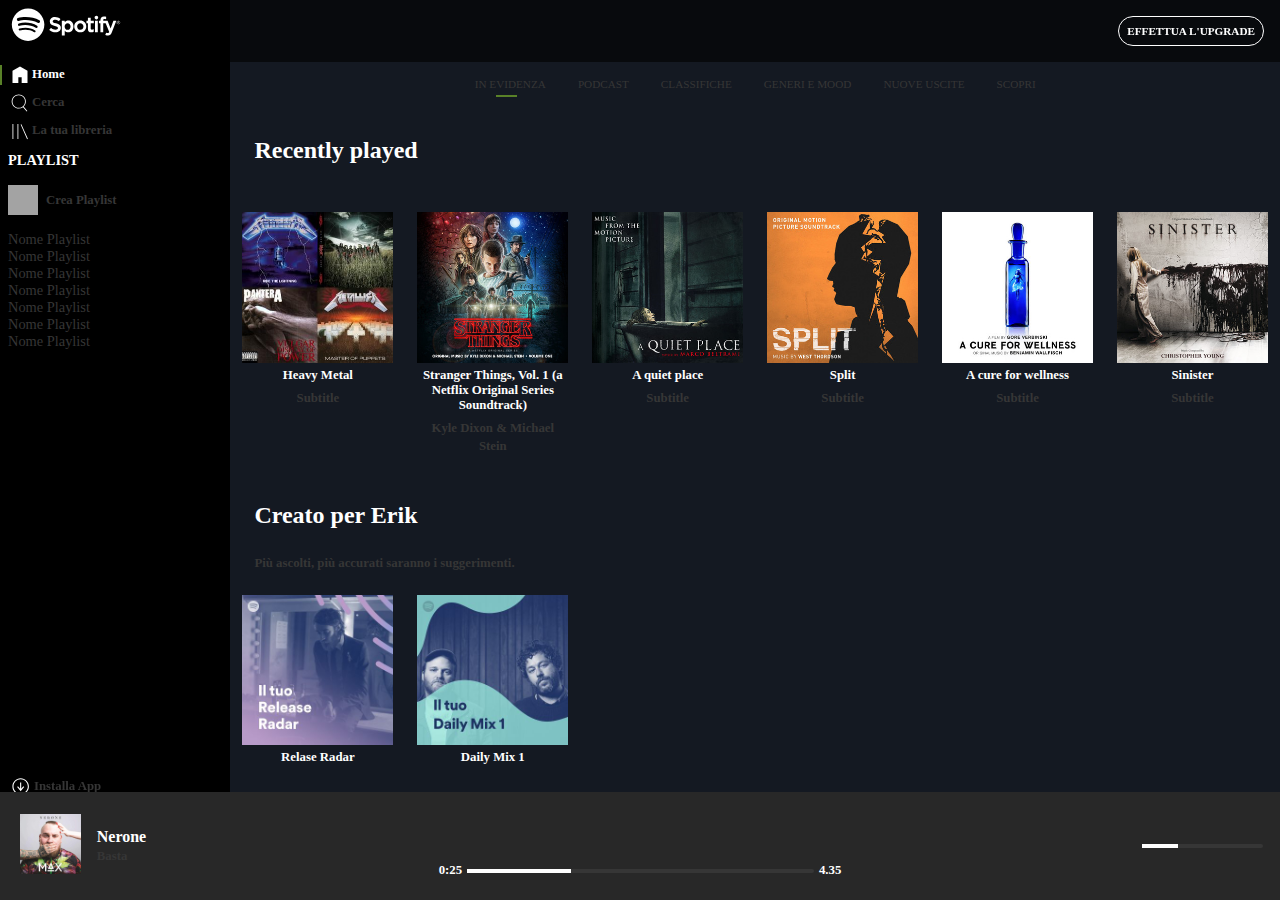
==== bonus/index.html @ 08211036 "add bonus" ====
<!DOCTYPE html>
<html lang="en">
<head>
    <meta charset="UTF-8">
    <meta http-equiv="X-UA-Compatible" content="IE=edge">
    <link rel="stylesheet" href="https://cdnjs.cloudflare.com/ajax/libs/font-awesome/6.1.1/css/all.min.css" integrity="sha512-KfkfwYDsLkIlwQp6LFnl8zNdLGxu9YAA1QvwINks4PhcElQSvqcyVLLD9aMhXd13uQjoXtEKNosOWaZqXgel0g==" crossorigin="anonymous" referrerpolicy="no-referrer">
    <meta name="viewport" content="width=device-width, initial-scale=1.0">
    <link rel="stylesheet" href="css/style.css">
    <title>Spotify Web</title>
</head>
<body>
    <section class="container">

        <main>
            <section class="main-container flex">

                
                <div class="sidebar flex column-dir">
                    <div class="sidebar-logo">
                        <div class="logo-spot text-block flex column-dir">
                            <img src="img/logo.svg" alt="logo">
                        </div>
                        <div class="logo-none disp-no">
                            <img src="img/logo-small.svg" alt="logo small">
                        </div>
                    </div>
                
                    <div class="sidebar-center">
                        <ul class="flex column-dir">
                            <li class="flex items-center bord-green">
                                <div class="icon-logo">
                                    <img class="image-block" src="img/home.svg" alt="home">
                                </div>
                                <div class="text-block">
                                    <span class="col-white">Home</span>
                                </div>
                            </li>

                            <li class="flex items-center bord-green-hov">
                                <div class="icon-logo">
                                    <img class="image-block" src="img/search.svg" alt="search">
                                </div>
                                <div class="text-block">
                                    <span>Cerca</span>
                                </div>
                            </li>

                            <li class="flex items-center bord-green-hov">
                                <div class="icon-logo">
                                    <img class="image-block" src="img/libreria.svg" alt="libreria">
                                </div>
                                <div class="text-block">
                                    <span>La tua libreria</span>
                                </div>  
                            </li>
                        </ul>
                    </div>

                    <div class="sidebar-playlist flex column-dir">

                        <h2 class="text-block col-white">PLAYLIST</h2>
                        

                        <div class="add-playlist flex items-center text-block">
                            <div class="square">
                                <i class="fa-solid fa-plus"></i>
                            </div>
                            <span>Crea Playlist</span>
                        </div>


                        <ul class="flex column-dir">
                            <li class="text-block">Nome Playlist</li>
                            <li class="text-block">Nome Playlist</li>
                            <li class="text-block">Nome Playlist</li>
                            <li class="text-block">Nome Playlist</li>
                            <li class="text-block">Nome Playlist</li>
                            <li class="text-block">Nome Playlist</li>
                            <li class="text-block">Nome Playlist</li>
                        </ul>
                    </div>

                    <div class="sidebar-bottom text-block flex column-dir">

                        <section class="flex bord-bot">
                            <div class="icon-logo2">
                                <img src="img/download.svg" alt="">
                            </div>
                            <div>
                                <span>Installa App</span>
                            </div>
                        </section>

                        <section class="flex text-bott">
                            <div class="icon-logo3">
                                <img src="img/1649087061240.svg" alt="profile">
                            </div>
                            <div class="col-white">
                                <h3>Erik</h3>
                            </div>
                        </section>
                    </div>

                </div>


                <div class="content">

                    <nav class="nav-section flex">
                        <span class="btn-black radius">EFFETTUA L'UPGRADE</span>
                    </nav>

                    <div class="main-content">
                        <div class="side-content">
                            <ul class="flex">
                                <li>
                                    <a href="#">IN EVIDENZA</a>
                                    <div class="border3"></div>
                                </li>
                                <li>
                                    <a href="#">PODCAST</a>
                                    <div class="border4"></div>
                                </li>
                                <li>
                                    <a href="#">CLASSIFICHE</a>
                                    <div class="border4"></div>
                                </li>
                                <li>
                                    <a href="#">GENERI E MOOD</a>
                                    <div class="border4"></div>
                                </li>
                                <li>
                                    <a href="#">NUOVE USCITE</a>
                                    <div class="border4"></div>
                                </li>
                                <li>
                                    <a href="#">SCOPRI</a>
                                    <div class="border4"></div>
                                </li>
                            </ul>
                        </div>

                        <div class="box-content">
                            <h2>Recently played</h2>
                            <div class="cards flex">
                                <div class="card text-center">
                                    <div class="img-card">  
                                        <i class="fa-regular fa-circle-play fa-2x disp-no"></i>
                                        <img src="img/metal_lifting.jpg" alt="metal">
                                    </div>
                                    <h3>Heavy Metal</h3>
                                    <span>Subtitle</span>
                                </div>
                                <div class="card text-center">
                                    <div class="img-card">   
                                        <i class="fa-regular fa-circle-play fa-2x disp-no"></i> 
                                        <img src="img/stranger.jpeg" alt="stranger">
                                    </div>
                                    <h3>Stranger Things, Vol. 1 (a Netflix Original Series Soundtrack)</h3>
                                    <span>Kyle Dixon & Michael Stein</span>
                                </div>
                                <div class="card text-center">
                                    <div class="img-card">  
                                        <i class="fa-regular fa-circle-play fa-2x disp-no"></i>
                                        <img src="img/aquietplace.jpeg" alt="quietplace">
                                    </div>
                                    <h3>A quiet place</h3>
                                    <span>Subtitle</span>
                                </div>
                                <div class="card text-center">
                                    <div class="img-card">  
                                        <i class="fa-regular fa-circle-play fa-2x disp-no"></i>
                                        <img src="img/split.jpeg" alt="split">
                                    </div>
                                    <h3>Split</h3>
                                    <span>Subtitle</span>
                                </div>
                                <div class="card text-center">
                                    <div class="img-card">  
                                        <i class="fa-regular fa-circle-play fa-2x disp-no"></i>
                                        <img src="img/cure.jpeg" alt="cure">
                                    </div>
                                    <h3>A cure for wellness</h3>
                                    <span>Subtitle</span>
                                </div>
                                <div class="card text-center">
                                    <div class="img-card">  
                                        <i class="fa-regular fa-circle-play fa-2x disp-no"></i>
                                        <img src="img/sinister.jpeg" alt="metal">
                                    </div>
                                    <h3>Sinister</h3>
                                    <span>Subtitle</span>
                                </div>
                            </div>
                        </div>

                        <div class="box-content">
                            <h2>Creato per Erik</h2>
                            <span class="padd-spna">Più ascolti, più accurati saranno i suggerimenti.</span>
                            <div class="cards flex">
                                <div class="card text-center">
                                    <div class="img-card">  
                                        <i class="fa-regular fa-circle-play fa-2x disp-no"></i>
                                        <img src="img/radar.jpeg" alt="relase">
                                    </div>
                                    <h3>Relase Radar</h3>
                                </div>
                                <div class="card text-center">
                                    <div class="img-card">  
                                        <i class="fa-regular fa-circle-play fa-2x disp-no"></i>
                                        <img src="img/mixdaily.jpeg" alt="mix">
                                    </div>
                                    <h3>Daily Mix 1</h3>
                                </div>
                            </div>
                        </div>

                        <div class="box-content">
                            <h2>Artisti più popolari</h2>
                            <span class="padd-spna">Più ascolti, più accurati saranno i suggerimenti.</span>
                            <div class="cards flex">
                                <div class="card text-center">
                                    <div class="img-card">  
                                        <i class="fa-regular fa-circle-play fa-2x disp-no"></i>
                                        <img class="bord-rad" src="img/youg.jpeg" alt="youg">
                                    </div>
                                    <h3>Youg</h3>
                                    <span>Subtitle</span>
                                </div>
                                <div class="card text-center">
                                    <div class="img-card">  
                                        <i class="fa-regular fa-circle-play fa-2x disp-no"></i>
                                        <img class="bord-rad" src="img/einaudi.jpeg" alt="einaudi">
                                    </div>
                                    <h3>Einaudi</h3>
                                    <span>Subtitle</span>
                                </div>
                            </div>
                        </div>
                    </div>
                </div>
            </section>
        </main>


        <footer>
            <section class="nav-footer flex">

                <div class="foot-top flex justy-cont-space">
                    <div class="box-footer flex">
                        <div class="image-footer">
                            <img src="img/FB_IMG_1495197518456.jpg" alt="Nerone-Basta">
                        </div>
                        <div class="text-footer">
                            <h4>Nerone</h4>
                            <span class="col-gray">Basta</span>
                        </div>                        
                    </div>

                    <div class="box-footer flex">
                        <i class="fa-regular fa-heart col-gray"></i>
                        <i class="fa-regular fa-folder col-gray"></i>
                    </div>
                </div>

                <div class="foot-center flex column-dir">
                    <div class="box-footer2 flex justy-cont">
                        <i class="fa-solid fa-shuffle py-6"></i>
                        <i class="fa-solid fa-backward-step py-6"></i>
                        <i class="fa-regular fa-circle-play fa-2x"></i>
                        <i class="fa-solid fa-forward-step py-6"></i>
                        <i class="fa-solid fa-rotate-right py-6"></i>
                    </div>

                    <div class="box-footer2 flex justy-cont basis items-center">
                        <span class="col-white">0:25</span>
                        <div class="border radius">
                            <div class="border-backcol">
                                <div class="ball-border disp-no"></div>
                            </div>
                        </div>
                        <span class="col-white">4.35</span>
                    </div>
                </div>

                <div class="foot-bottom flex">
                    <div class="box-footer3 flex items-center">
                        <i class="fa-solid fa-list col-white"></i>
                        <i class="fa-solid fa-desktop col-white"></i>
                        <i class="fa-solid fa-volume-high col-white"></i>
                        <div class="border2 radius">
                            <div class="border-backcol">
                                <div class="ball-border"></div>
                            </div>
                        </div>
                    </div>         
                </div>
            </section>
        </footer>
    </section>
</body>
</html>
---- bonus/css/style.css ----
*{
    margin: 0;
    padding: 0;
    box-sizing: border-box;
}

/*REGOLE COLORI*/

:root{
    --primary-color: rgba(20,25,34,255);
    --white-color: white;
    --black-color: black;
    --text-color-gray: rgba(54,54,54,255);
    --color-foot: #282828;
    --color-border: #598128;
    --color-button: #a3a3a3;
}

/*REGOLE COMUNI*/

.flex{
    display: flex;
}

.radius{
    border-radius: 25px;
}

.text-center{
    text-align: center;
}

.items-center{
    align-items: center;
}

.justy-cont{
    justify-content: center;
}

.justy-cont-space{
    justify-content: space-between;
}

.container{
    height: 100vh;
    max-width: 100%;
}

.col-white{
    color: var(--white-color);
}


.bord-green{
    border-left: 2px solid var(--color-border) !important;
}

.column-dir{
    flex-direction: column;
}

.disp-no{
    display: none;
}


/*REGOLE MAIN CONTENT*/

.main-container{
    height: 88vh;
    background-color: var(--black-color);
}


.main-container .content{
    width: 100%;
    background-color: var(--primary-color);
    overflow-y: scroll;
}

.main-container .content .nav-section{
    width: 100%;
    position: sticky;
    padding: 1rem;
    top: 0;
    justify-content: flex-end;
    background-color: rgba(0,0,0,0.6);
    z-index: 995;
}

.nav-section .btn-black{
    color: var(--white-color);
    border: 1px solid white;
    padding: 0.5rem;
    font-size: 0.7rem;
}

.side-content ul li{
    list-style: none;
    padding: 1rem;
    font-size: 0.7rem;
}

.side-content ul li .border3{
    width: 30%;
    height: 2px;
    position: relative;
    left: 30%;
    right: 30%;
    background-color: var(--color-border);
    margin-top: 5px;
}

.side-content ul li .border4{
    width: 50%;
    height: 2px;
    position: relative;
    left: 30%;
    right: 30%;
    margin-top: 5px;
}



.side-content ul{
    justify-content: center;
}

.side-content ul li a{
    text-decoration: none;
    color: var(--text-color-gray);
}


/*REGOLE BOX CONTENT*/

.box-content h2{
    color: var(--white-color);
    margin:1.5rem 1.5rem;
}

span{
    color: var(--text-color-gray);
    font-size: 0.8rem;
    font-weight: 700;
}

.box-content .cards{
    width: 100%;
}

.card{
    width: calc(100% / 6 - 1.5rem);
    margin: 1.5rem 0.75rem;
}

.card img{
    width: 100%;
    display: block;
}

.card .img-card i{
    position: absolute;
    top: 50%;
    left: 50%;
    transform: translate(-50%, -50%);
    color: var(--white-color);
    z-index: 1;
}

.card .img-card{
    position: relative;
    border-radius: 50%;
}

.card h3{
    margin: 0.3rem 0;
    font-size: 0.8rem;
    color: var(--white-color);
}

.bord-rad{
    width: 100%;
    object-fit: contain;
    border-radius: 50%;
}

.padd-spna{
    margin: 0 1.5rem;
}


/*REGOLE SIDEBAR*/

.main-container .sidebar{
    width: 18%;
    flex-shrink: 0;
    background-color: var(--black-color);
}

.sidebar-logo{
    padding-left: 0.7rem;
    margin-top: 0.5rem;
}

.icon-logo{
    width: 20px;
    height: 20px;
    margin-right: 2px;
    margin-left: 0;
}

.logo-none{
    width: 20px;
    height: 20px;
    margin-right: 2px;
    margin-left: 0;
}

.icon-logo2, .icon-logo3{
    width: 22px;
    height: 22px;
    margin-right: 4px;
    border-radius: 50%;
}

.icon-logo2 img, .icon-logo3 img{
    width: 100%;
}

.icon-logo3{
    background-color: var(--color-button);
}

.sidebar .logo-spot img{
    width: 50%;
    padding-bottom: 1rem;
}

.sidebar .icon-logo img{
    width: 100%;
    vertical-align: middle;
}

.sidebar-center li{
    padding-left: 0.5rem;
    margin-top: 0.5rem ;
    color: var(--text-color-gray);
    list-style: none;
    font-size: 0.7rem;
    font-weight: 800;
    border-left: 2px solid black;
}

.sidebar .square{
    height: 30px;
    width: 30px;
    margin-right: 0.5rem;
    background-color: var(--color-button);
    position: relative;
}

.sidebar .square i{
    position: absolute;
    top: 50%;
    left: 50%;
    transform: translate(-50%, -50%);
}

.sidebar-playlist{
    padding-left: 0.5rem;
    margin-top: 0.7rem;
    color: var(--text-color-gray);
    overflow: scroll;
}

.sidebar-playlist h2{
    font-size: 0.9rem;
    padding-bottom: 1rem;
}

.sidebar-playlist .add-playlist{
    padding-bottom: 1rem;
}

.sidebar-playlist ul{
    font-size: 0.9rem;
    padding-bottom: 1rem;
    list-style: none;
}

.sidebar-bottom{
    margin:0 1rem 1rem 0.5rem;
    position: fixed;
    z-index: 990;
    bottom: 0%;
    left: 0%;
    padding-bottom: 3rem;
    background-color: var(--black-color);
}

.sidebar-bottom .bord-bot{
    margin-top: 1.5rem ;
    list-style: none;
    font-weight: 800;
}

.sidebar-bottom .text-bott{
    padding: 0.5rem 0 0.5rem 0;
}


/*REGOLE FOOTER*/


.nav-footer{
    min-height: 12vh;
    background-color: var(--color-foot);
    position: fixed;
    bottom: 0;
    left: 0;
    width: 100%;
    z-index: 997;
    justify-content: space-between;
}


.foot-top, .foot-center, .foot-bottom{
    width: calc(100% / 3 - 1.5rem);
    margin: 0 0.75rem;
}

.box-footer{
    width: calc(100% / 3 - 0.5rem);
    margin: 0.25rem 0.5rem 0.25rem 0.5rem;
    align-items: center;
}

.box-footer .col-gray{
    color: var(--text-color-gray);
}

.box-footer i{
    align-self: center;
    padding-right: 0.5rem;
    color: var(--white-color);
}

.box-footer .text-footer{
    padding-left: 1rem;
}

.box-footer .text-footer h4{
    color: var(--white-color);
}

.box-footer3{
    width: 100%;
    margin: 0.25rem 0;
    justify-content: flex-end;
}

.foot-center{
    justify-content: space-around;
}

.box-footer2 i{
    color: var(--white-color);
    margin: 0 1rem;
}

.py-6{
    padding-top: 6px;
}

.box-footer .image-footer{
    min-width: 40px;
    min-height: 40px;
}

.box-footer .image-footer img{
    width: 100%;
    height: 100%;
}

.border{
    width: 90%;
    height: 4px;
    background-color: var(--text-color-gray);
    margin: 0 5px;
}

.border-backcol{
    width: 30%;
    height: 4px;
    background-color: var(--white-color);
    position: relative;
}

.border-backcol .ball-border{
    height: 12px;
    width: 12px;
    border-radius: 50%;
    position: absolute;
    right: 0;
    bottom: -4px;
}

.border2{
    width: 30%;
    height: 4px;
    background-color: var(--text-color-gray);
    margin: 0 5px;
}

.box-footer3 i{
    margin-right: 8px;
}


/*REGOLE HOVER*/

/*REGOLE HOVER SIDERBAR*/

.sidebar li:hover{
    color: var(--white-color);
}

.sidebar span:hover{
    color: var(--white-color);
}

.sidebar-playlist .square:hover{
    background-color: var(--white-color);
    color: var(--black-color);
}

.bord-green-hov:hover{
    border-left: 2px solid var(--color-border) !important;
}

/*REGOLE HOVER CONTENT*/

.btn-black:hover{
    opacity: 0.4;
}

.side-content li a:hover{
    color: var(--white-color);
}

.side-content li:hover .border4{
    background-color: var(--color-border);
}


/*REGOLE HOVER FOOTER*/

.border:hover .border-backcol{
    background-color: var(--color-border);
}

.border:hover .ball-border{
    background-color: var(--color-border);
    display: block;
}

.border2:hover .border-backcol{
    background-color: var(--color-border);
}

.border2:hover .ball-border{
    background-color: var(--color-border);
    display: block;
}

.foot-center .fa-circle-play:hover{
    transform: scale(1.3);
    color: var(--color-border);
}

.col-gray:hover{
    color: var(--white-color);
}

.img-card:hover img{
    position: relative;
    filter: opacity(50%);
}

.img-card:hover i{
    display: block;
    color: var(--white-color);
}




















































































                    /*INIZIO MEDIA QUERY*/

/*XS*/
@media screen and (min-width:300px) and (max-width:575px){
    .container{
        max-width: 575px;
    }

    .content{
        width: 100%;
    }

    .content .btn-black{
        justify-content: flex-end;
    }

    .side-content ul{
        flex-wrap: wrap;
    }

    .cards{
        flex-wrap: wrap;
    }

    .card{
        width: calc(100% / 2 - 1.5rem);
        margin: 1.5rem 0.75rem;
        display: flex;
        flex-direction: column;
    }

    .box-content .padd-spna{
        text-align: left;
        margin-left: 23px;
        display: block;
    }

    .main-container .sidebar{
        width: 10%;
    }

    .icon-logo, .logo-none{
        display: block;    
    }

    .text-block{
        display: none;
    }

    .foot-top, .foot-bottom{
        display: none;
    }

    .foot-center{
        width: 100%;
    }
}

/*S*/
@media screen and (min-width:576px) and (max-width:767px){
    .container{
        max-width: 767px;
    }

    
    .content .btn-black{
        justify-content: flex-end;
    }

    .main-container .sidebar{
        width: 18%;
    }

    .content{
        width: 82%;
    }

    .side-content ul{
        flex-wrap: wrap;
    }

    .cards{
        flex-wrap: wrap;
    }

    .card{
        width: calc(100% / 2 - 1.5rem);
        margin: 1.5rem 0.75rem;
        display: flex;
        flex-direction: column;
    }

    .logo-none{
        display: none;
    }

    .icon-logo{
        display: block;
    }

    .text-block{
        display: block;
    }

}

/*MD*/
@media screen and (min-width:768px) and (max-width:991px) {
    .container{
        max-width: 991px;
    }
    
    .content .btn-black{
        justify-content: flex-end;
    }

    .main-container .sidebar{
        width: 18%;
    }

    .content{
        width: 82%;
    }

    .side-content ul{
        flex-wrap: wrap;
    }

    .cards{
        flex-wrap: wrap;
    }

    .card{
        width: calc(100% / 4 - 1.5rem);
        margin: 1.5rem 0.75rem;
        display: flex;
        flex-direction: column;
    }

    .over-flo{
        overflow: scroll;
    }
    
}

/*lG*/
@media screen and (min-width:992px) and (max-width:1199px){
    
    .container{
        max-width: 1199px;
    }
    .content .btn-black{
        justify-content: flex-end;
    }

    .sidebar{
        width: 15%;
    }

    .main-container .sidebar{
        width: 18%;
    }

    .content{
        width: 82%;
    }

}
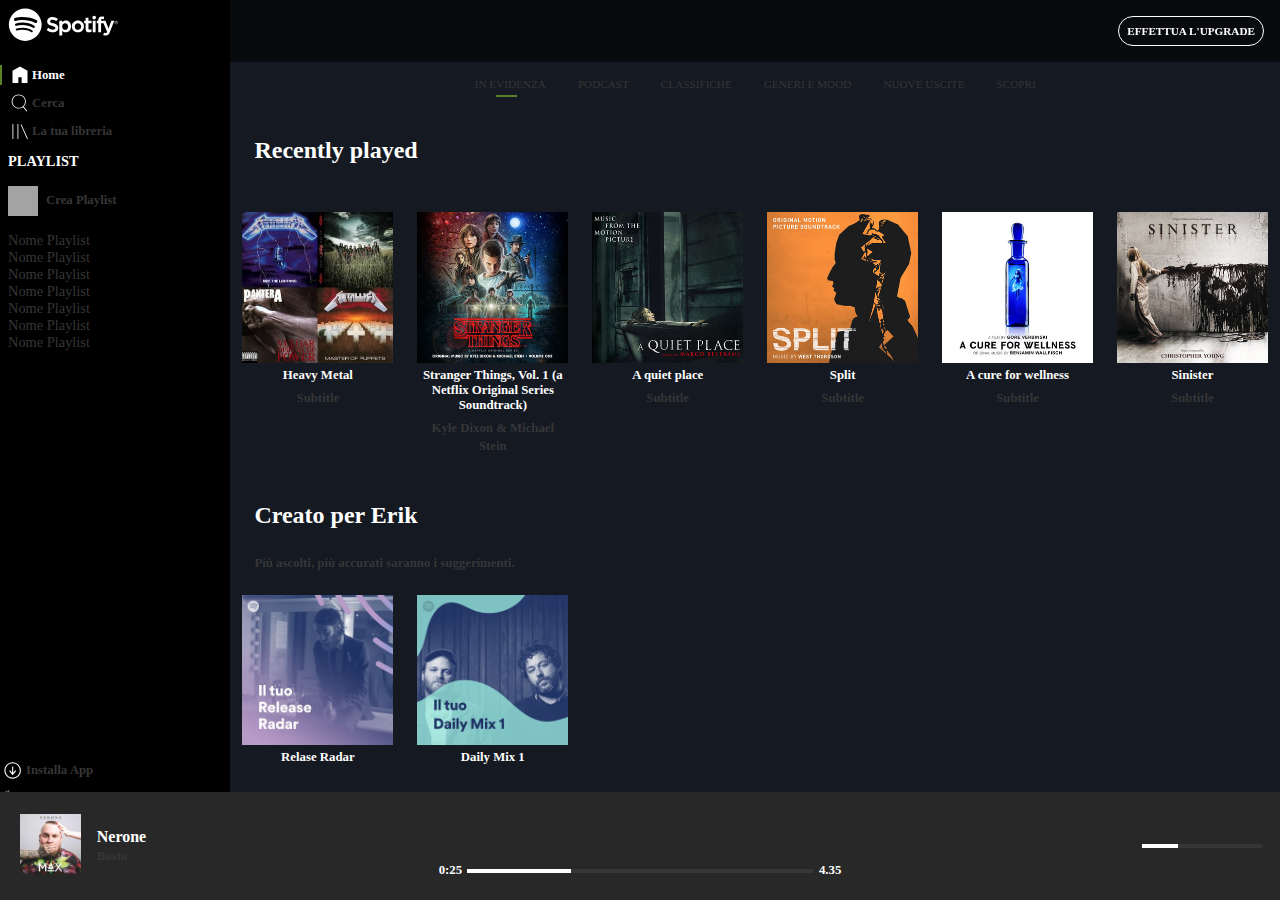
==== commit 60c6c615: "done bonus" ====
--- a/bonus/index.html
+++ b/bonus/index.html
@@ -5,6 +5,7 @@
     <meta http-equiv="X-UA-Compatible" content="IE=edge">
     <link rel="stylesheet" href="https://cdnjs.cloudflare.com/ajax/libs/font-awesome/6.1.1/css/all.min.css" integrity="sha512-KfkfwYDsLkIlwQp6LFnl8zNdLGxu9YAA1QvwINks4PhcElQSvqcyVLLD9aMhXd13uQjoXtEKNosOWaZqXgel0g==" crossorigin="anonymous" referrerpolicy="no-referrer">
     <meta name="viewport" content="width=device-width, initial-scale=1.0">
+    <link rel="stylesheet" href="https://cdnjs.cloudflare.com/ajax/libs/animate.css/4.1.1/animate.min.css"/>
     <link rel="stylesheet" href="css/style.css">
     <title>Spotify Web</title>
 </head>
@@ -17,7 +18,7 @@
                 
                 <div class="sidebar flex column-dir">
                     <div class="sidebar-logo">
-                        <div class="logo-spot text-block flex column-dir">
+                        <div class="logo-spot text-block flex column-dir animate__hinge">
                             <img src="img/logo.svg" alt="logo">
                         </div>
                         <div class="logo-none disp-no">
@@ -144,7 +145,7 @@
                             <h2>Recently played</h2>
                             <div class="cards flex">
                                 <div class="card text-center">
-                                    <div class="img-card">  
+                                    <div class="img-card wobble-hor-bottom">  
                                         <i class="fa-regular fa-circle-play fa-2x disp-no"></i>
                                         <img src="img/metal_lifting.jpg" alt="metal">
                                     </div>
@@ -152,7 +153,7 @@
                                     <span>Subtitle</span>
                                 </div>
                                 <div class="card text-center">
-                                    <div class="img-card">   
+                                    <div class="img-card wobble-hor-bottom">   
                                         <i class="fa-regular fa-circle-play fa-2x disp-no"></i> 
                                         <img src="img/stranger.jpeg" alt="stranger">
                                     </div>
@@ -160,7 +161,7 @@
                                     <span>Kyle Dixon & Michael Stein</span>
                                 </div>
                                 <div class="card text-center">
-                                    <div class="img-card">  
+                                    <div class="img-card wobble-hor-bottom">  
                                         <i class="fa-regular fa-circle-play fa-2x disp-no"></i>
                                         <img src="img/aquietplace.jpeg" alt="quietplace">
                                     </div>
@@ -168,7 +169,7 @@
                                     <span>Subtitle</span>
                                 </div>
                                 <div class="card text-center">
-                                    <div class="img-card">  
+                                    <div class="img-card wobble-hor-bottom">  
                                         <i class="fa-regular fa-circle-play fa-2x disp-no"></i>
                                         <img src="img/split.jpeg" alt="split">
                                     </div>
@@ -176,7 +177,7 @@
                                     <span>Subtitle</span>
                                 </div>
                                 <div class="card text-center">
-                                    <div class="img-card">  
+                                    <div class="img-card wobble-hor-bottom">  
                                         <i class="fa-regular fa-circle-play fa-2x disp-no"></i>
                                         <img src="img/cure.jpeg" alt="cure">
                                     </div>
@@ -184,7 +185,7 @@
                                     <span>Subtitle</span>
                                 </div>
                                 <div class="card text-center">
-                                    <div class="img-card">  
+                                    <div class="img-card wobble-hor-bottom">  
                                         <i class="fa-regular fa-circle-play fa-2x disp-no"></i>
                                         <img src="img/sinister.jpeg" alt="metal">
                                     </div>
@@ -220,7 +221,7 @@
                             <span class="padd-spna">Più ascolti, più accurati saranno i suggerimenti.</span>
                             <div class="cards flex">
                                 <div class="card text-center">
-                                    <div class="img-card">  
+                                    <div class="img-card heartbeat">  
                                         <i class="fa-regular fa-circle-play fa-2x disp-no"></i>
                                         <img class="bord-rad" src="img/youg.jpeg" alt="youg">
                                     </div>
@@ -228,7 +229,7 @@
                                     <span>Subtitle</span>
                                 </div>
                                 <div class="card text-center">
-                                    <div class="img-card">  
+                                    <div class="img-card heartbeat">  
                                         <i class="fa-regular fa-circle-play fa-2x disp-no"></i>
                                         <img class="bord-rad" src="img/einaudi.jpeg" alt="einaudi">
                                     </div>
--- a/bonus/css/style.css
+++ b/bonus/css/style.css
@@ -75,6 +75,8 @@
 
 .main-container .content{
     width: 100%;
+    min-height: 460px;
+    padding-bottom: 2rem;
     background-color: var(--primary-color);
     overflow-y: scroll;
 }
@@ -195,12 +197,13 @@
 
 .main-container .sidebar{
     width: 18%;
+    min-height: 460px;
     flex-shrink: 0;
     background-color: var(--black-color);
 }
 
 .sidebar-logo{
-    padding-left: 0.7rem;
+    padding-left: 0.5rem;
     margin-top: 0.5rem;
 }
 
@@ -241,6 +244,10 @@
 .sidebar .icon-logo img{
     width: 100%;
     vertical-align: middle;
+}
+
+.sidebar-center{
+    min-height: 84px;
 }
 
 .sidebar-center li{
@@ -272,7 +279,7 @@
     padding-left: 0.5rem;
     margin-top: 0.7rem;
     color: var(--text-color-gray);
-    overflow: scroll;
+    overflow-y: hidden;
 }
 
 .sidebar-playlist h2{
@@ -288,17 +295,19 @@
     font-size: 0.9rem;
     padding-bottom: 1rem;
     list-style: none;
+    overflow-y: auto;
 }
 
 .sidebar-bottom{
-    margin:0 1rem 1rem 0.5rem;
     position: fixed;
-    z-index: 990;
-    bottom: 0%;
     left: 0%;
-    padding-bottom: 3rem;
+    bottom: 0;
+    z-index: 989;
+    width: 18%;
+    padding-bottom: 5rem;
     background-color: var(--black-color);
 }
+
 
 .sidebar-bottom .bord-bot{
     margin-top: 1.5rem ;
@@ -418,166 +427,7 @@
     margin-right: 8px;
 }
 
-
-/*REGOLE HOVER*/
-
-/*REGOLE HOVER SIDERBAR*/
-
-.sidebar li:hover{
-    color: var(--white-color);
-}
-
-.sidebar span:hover{
-    color: var(--white-color);
-}
-
-.sidebar-playlist .square:hover{
-    background-color: var(--white-color);
-    color: var(--black-color);
-}
-
-.bord-green-hov:hover{
-    border-left: 2px solid var(--color-border) !important;
-}
-
-/*REGOLE HOVER CONTENT*/
-
-.btn-black:hover{
-    opacity: 0.4;
-}
-
-.side-content li a:hover{
-    color: var(--white-color);
-}
-
-.side-content li:hover .border4{
-    background-color: var(--color-border);
-}
-
-
-/*REGOLE HOVER FOOTER*/
-
-.border:hover .border-backcol{
-    background-color: var(--color-border);
-}
-
-.border:hover .ball-border{
-    background-color: var(--color-border);
-    display: block;
-}
-
-.border2:hover .border-backcol{
-    background-color: var(--color-border);
-}
-
-.border2:hover .ball-border{
-    background-color: var(--color-border);
-    display: block;
-}
-
-.foot-center .fa-circle-play:hover{
-    transform: scale(1.3);
-    color: var(--color-border);
-}
-
-.col-gray:hover{
-    color: var(--white-color);
-}
-
-.img-card:hover img{
-    position: relative;
-    filter: opacity(50%);
-}
-
-.img-card:hover i{
-    display: block;
-    color: var(--white-color);
-}
-
-
-
-
-
-
-
-
-
-
-
-
-
-
-
-
-
-
-
-
-
-
-
-
-
-
-
-
-
-
-
-
-
-
-
-
-
-
-
-
-
-
-
-
-
-
-
-
-
-
-
-
-
-
-
-
-
-
-
-
-
-
-
-
-
-
-
-
-
-
-
-
-
-
-
-
-
-
-
-
-
-
-
-
-                    /*INIZIO MEDIA QUERY*/
+                   /*INIZIO MEDIA QUERY*/
 
 /*XS*/
 @media screen and (min-width:300px) and (max-width:575px){
@@ -681,6 +531,10 @@
         display: block;
     }
 
+    .sidebar-playlist ul{
+        overflow-y: auto;
+    }
+
 }
 
 /*MD*/
@@ -716,9 +570,10 @@
         flex-direction: column;
     }
 
-    .over-flo{
-        overflow: scroll;
-    }
+    .sidebar-playlist ul{
+        overflow-y: auto;
+    }
+
     
 }
 
@@ -743,5 +598,263 @@
     .content{
         width: 82%;
     }
-
-}+    
+    .sidebar-playlist ul{
+        overflow-y: auto;
+    }
+
+}
+
+
+/*REGOLE HOVER*/
+
+/*REGOLE HOVER SIDERBAR*/
+
+.sidebar li:hover{
+    color: var(--white-color);
+}
+
+.sidebar span:hover{
+    color: var(--white-color);
+}
+
+.sidebar-playlist .square:hover{
+    background-color: var(--white-color);
+    color: var(--black-color);
+}
+
+.bord-green-hov:hover{
+    border-left: 2px solid var(--color-border) !important;
+}
+
+/*REGOLE HOVER CONTENT*/
+
+.btn-black:hover{
+    opacity: 0.4;
+}
+
+.side-content li a:hover{
+    color: var(--white-color);
+}
+
+.side-content li:hover .border4{
+    background-color: var(--color-border);
+}
+
+
+/*REGOLE HOVER FOOTER*/
+
+.border:hover .border-backcol{
+    background-color: var(--color-border);
+    animation: progres 4s linear;
+}
+
+.border:hover .ball-border{
+    background-color: var(--color-border);
+    display: block;
+}
+
+.border2:hover .border-backcol{
+    background-color: var(--color-border);
+    animation: progres 6s linear;
+}
+
+.border2:hover .ball-border{
+    background-color: var(--color-border);
+    display: block;
+}
+
+.foot-center .fa-circle-play:hover{
+    transform: scale(1.3);
+    color: var(--color-border);
+
+}
+
+.col-gray:hover{
+    color: var(--white-color);
+}
+
+.img-card:hover img{
+    position: relative;
+    filter: opacity(50%);
+}
+
+.img-card:hover i{
+    display: block;
+    color: var(--white-color);
+}
+
+/*INIZIO ANIMAZIONI*/
+
+
+.wobble-hor-bottom:hover {
+	-webkit-animation: wobble-hor-bottom 4s both;
+	        animation: wobble-hor-bottom 4s both;
+} 
+
+ @-webkit-keyframes wobble-hor-bottom {
+    0%,
+    100% {
+      -webkit-transform: translateX(0%);
+              transform: translateX(0%);
+      -webkit-transform-origin: 50% 50%;
+              transform-origin: 50% 50%;
+    }
+    15% {
+      -webkit-transform: translateX(-30px) rotate(-6deg);
+              transform: translateX(-30px) rotate(-6deg);
+    }
+    30% {
+      -webkit-transform: translateX(15px) rotate(6deg);
+              transform: translateX(15px) rotate(6deg);
+    }
+    45% {
+      -webkit-transform: translateX(-15px) rotate(-3.6deg);
+              transform: translateX(-15px) rotate(-3.6deg);
+    }
+    60% {
+      -webkit-transform: translateX(9px) rotate(2.4deg);
+              transform: translateX(9px) rotate(2.4deg);
+    }
+    75% {
+      -webkit-transform: translateX(-6px) rotate(-1.2deg);
+              transform: translateX(-6px) rotate(-1.2deg);
+    }
+  }
+  @keyframes wobble-hor-bottom {
+    0%,
+    100% {
+      -webkit-transform: translateX(0%);
+              transform: translateX(0%);
+      -webkit-transform-origin: 50% 50%;
+              transform-origin: 50% 50%;
+    }
+    15% {
+      -webkit-transform: translateX(-30px) rotate(-6deg);
+              transform: translateX(-30px) rotate(-6deg);
+    }
+    30% {
+      -webkit-transform: translateX(15px) rotate(6deg);
+              transform: translateX(15px) rotate(6deg);
+    }
+    45% {
+      -webkit-transform: translateX(-15px) rotate(-3.6deg);
+              transform: translateX(-15px) rotate(-3.6deg);
+    }
+    60% {
+      -webkit-transform: translateX(9px) rotate(2.4deg);
+              transform: translateX(9px) rotate(2.4deg);
+    }
+    75% {
+      -webkit-transform: translateX(-6px) rotate(-1.2deg);
+              transform: translateX(-6px) rotate(-1.2deg);
+    }
+  }
+
+  .heartbeat:hover {
+	-webkit-animation: heartbeat 3s ease-in-out infinite both;
+	        animation: heartbeat 3s ease-in-out infinite both;
+}
+
+ @-webkit-keyframes heartbeat {
+    from {
+      -webkit-transform: scale(1);
+              transform: scale(1);
+      -webkit-transform-origin: center center;
+              transform-origin: center center;
+      -webkit-animation-timing-function: ease-out;
+              animation-timing-function: ease-out;
+    }
+    10% {
+      -webkit-transform: scale(0.91);
+              transform: scale(0.91);
+      -webkit-animation-timing-function: ease-in;
+              animation-timing-function: ease-in;
+    }
+    17% {
+      -webkit-transform: scale(0.98);
+              transform: scale(0.98);
+      -webkit-animation-timing-function: ease-out;
+              animation-timing-function: ease-out;
+    }
+    33% {
+      -webkit-transform: scale(0.87);
+              transform: scale(0.87);
+      -webkit-animation-timing-function: ease-in;
+              animation-timing-function: ease-in;
+    }
+    45% {
+      -webkit-transform: scale(1);
+              transform: scale(1);
+      -webkit-animation-timing-function: ease-out;
+              animation-timing-function: ease-out;
+    }
+  }
+  @keyframes heartbeat {
+    from {
+      -webkit-transform: scale(1);
+              transform: scale(1);
+      -webkit-transform-origin: center center;
+              transform-origin: center center;
+      -webkit-animation-timing-function: ease-out;
+              animation-timing-function: ease-out;
+    }
+    10% {
+      -webkit-transform: scale(0.91);
+              transform: scale(0.91);
+      -webkit-animation-timing-function: ease-in;
+              animation-timing-function: ease-in;
+    }
+    17% {
+      -webkit-transform: scale(0.98);
+              transform: scale(0.98);
+      -webkit-animation-timing-function: ease-out;
+              animation-timing-function: ease-out;
+    }
+    33% {
+      -webkit-transform: scale(0.87);
+              transform: scale(0.87);
+      -webkit-animation-timing-function: ease-in;
+              animation-timing-function: ease-in;
+    }
+    45% {
+      -webkit-transform: scale(1);
+              transform: scale(1);
+      -webkit-animation-timing-function: ease-out;
+              animation-timing-function: ease-out;
+    }
+  }
+
+  
+  @keyframes progres{
+    0%{
+      width: 0%;
+    }
+    25%{
+        width: 50%;
+    }
+    50%{
+        width: 75%;
+    }
+    75%{
+        width: 85%;
+    }
+    100%{
+        width: 100%;
+    }
+}
+
+
+  
+  
+  
+
+
+
+
+
+
+
+
+
+ 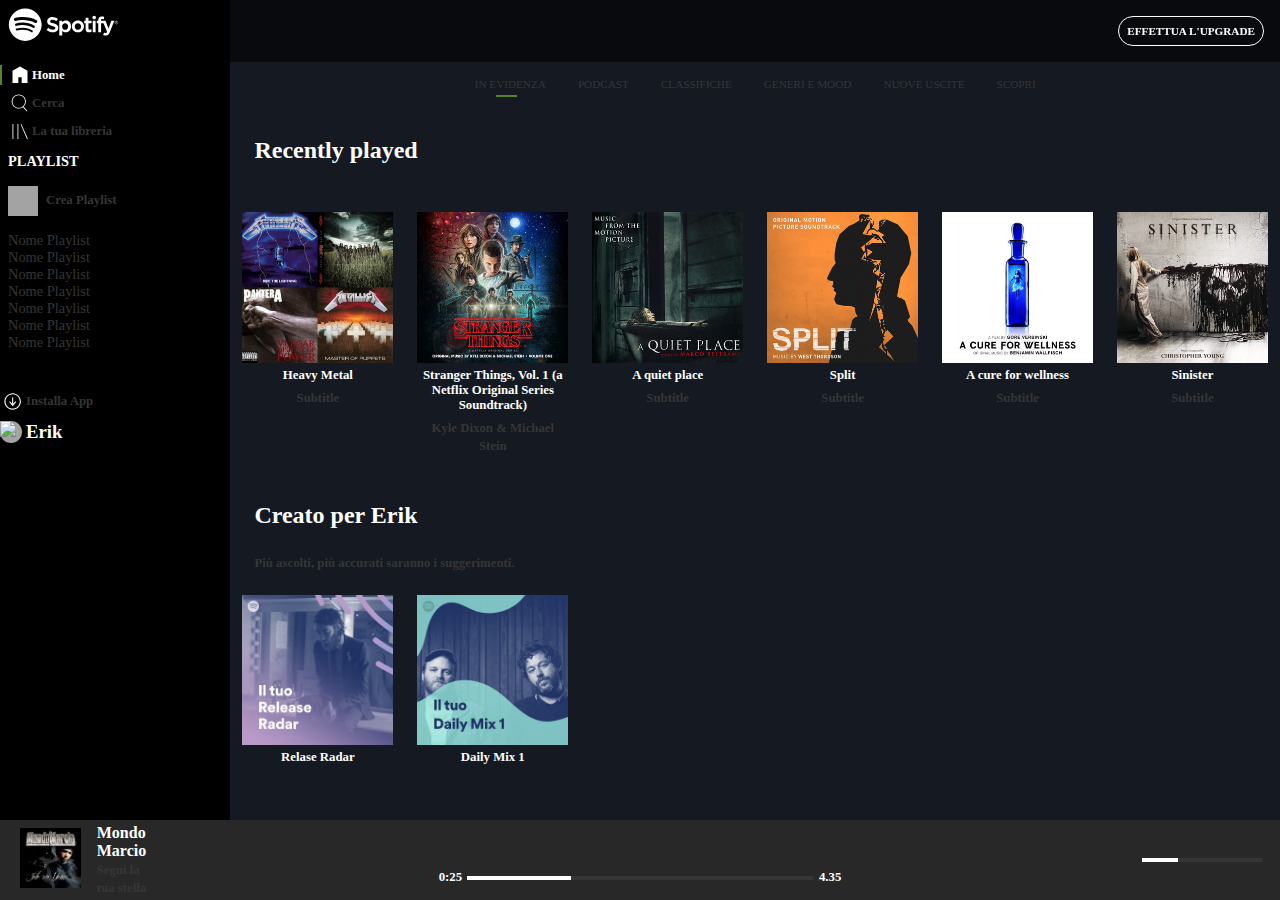
==== commit ad42602a: "add img" ====
--- a/bonus/index.html
+++ b/bonus/index.html
@@ -250,11 +250,11 @@
                 <div class="foot-top flex justy-cont-space">
                     <div class="box-footer flex">
                         <div class="image-footer">
-                            <img src="img/FB_IMG_1495197518456.jpg" alt="Nerone-Basta">
+                            <img src="img/71JnVd+++mL._SS500_.jpg" alt="Nerone-Basta">
                         </div>
                         <div class="text-footer">
-                            <h4>Nerone</h4>
-                            <span class="col-gray">Basta</span>
+                            <h4>Mondo Marcio</h4>
+                            <span class="col-gray">Segui la tua stella</span>
                         </div>                        
                     </div>
 
--- a/bonus/css/style.css
+++ b/bonus/css/style.css
@@ -68,17 +68,15 @@
 /*REGOLE MAIN CONTENT*/
 
 .main-container{
-    height: 88vh;
+    height: calc(100vh - 80px);
     background-color: var(--black-color);
 }
 
 
 .main-container .content{
     width: 100%;
-    min-height: 460px;
-    padding-bottom: 2rem;
     background-color: var(--primary-color);
-    overflow-y: scroll;
+    overflow-y: auto;
 }
 
 .main-container .content .nav-section{
@@ -197,7 +195,7 @@
 
 .main-container .sidebar{
     width: 18%;
-    min-height: 460px;
+    height: calc(100% - 80px);
     flex-shrink: 0;
     background-color: var(--black-color);
 }
@@ -244,10 +242,6 @@
 .sidebar .icon-logo img{
     width: 100%;
     vertical-align: middle;
-}
-
-.sidebar-center{
-    min-height: 84px;
 }
 
 .sidebar-center li{
@@ -279,7 +273,7 @@
     padding-left: 0.5rem;
     margin-top: 0.7rem;
     color: var(--text-color-gray);
-    overflow-y: hidden;
+    overflow-y: auto;
 }
 
 .sidebar-playlist h2{
@@ -299,12 +293,11 @@
 }
 
 .sidebar-bottom{
-    position: fixed;
-    left: 0%;
+    height: 5px;
+    margin:0 1rem 1rem 0;
+    position: sticky;
     bottom: 0;
-    z-index: 989;
-    width: 18%;
-    padding-bottom: 5rem;
+    z-index: 990;
     background-color: var(--black-color);
 }
 
@@ -324,7 +317,7 @@
 
 
 .nav-footer{
-    min-height: 12vh;
+    min-height: 80px;
     background-color: var(--color-foot);
     position: fixed;
     bottom: 0;
